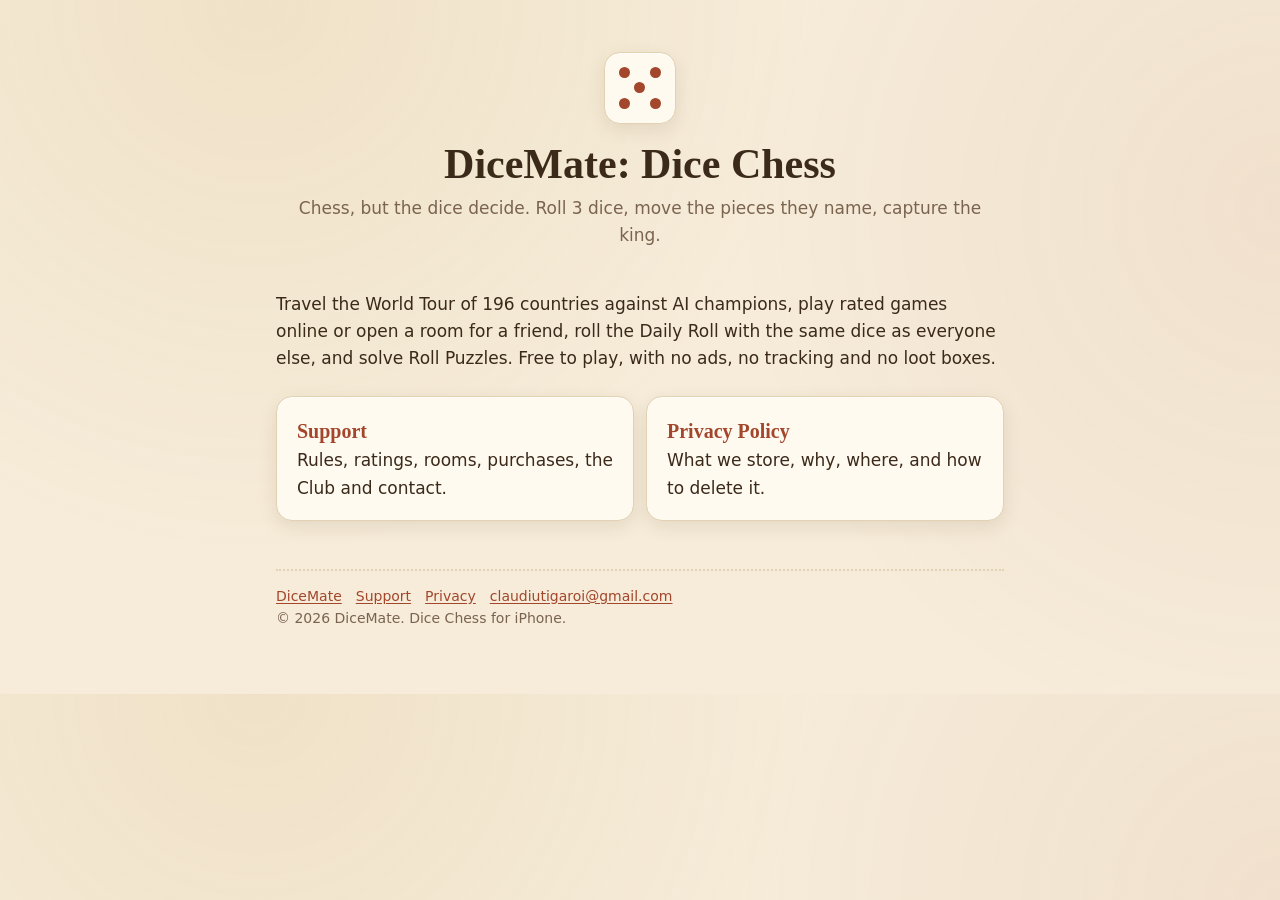
==== index.html @ 88edbf0e "DiceMate privacy and support pages" ====
<!doctype html>
<html lang="en">
<head>
<meta charset="utf-8">
<meta name="viewport" content="width=device-width, initial-scale=1">
<title>DiceMate: Dice Chess</title>
<meta name="description" content="DiceMate: Dice Chess for iPhone. Roll 3 dice, move the pieces they name, capture the king.">
<meta name="color-scheme" content="light dark">
<style>
:root {
  --paper: #f6ecd9;
  --card: #fffaf0;
  --ink: #3b2a1a;
  --muted: #7a6450;
  --line: #e2d1b3;
  --accent: #a2462c;
  --gold: #b7862c;
  --felt: #2f5d46;
  --shadow: 0 1px 0 rgba(255,255,255,.6) inset, 0 6px 18px rgba(80,50,20,.10);
}
@media (prefers-color-scheme: dark) {
  :root {
    --paper: #1d140d;
    --card: #2a1d13;
    --ink: #f1e4cc;
    --muted: #bfa888;
    --line: #47331f;
    --accent: #e48a63;
    --gold: #e0b45a;
    --felt: #7fbf9c;
    --shadow: 0 1px 0 rgba(255,255,255,.04) inset, 0 6px 18px rgba(0,0,0,.35);
  }
}
* { box-sizing: border-box; }
html { -webkit-text-size-adjust: 100%; }
body {
  margin: 0;
  background: var(--paper);
  background-image: radial-gradient(circle at 20% 0%, rgba(183,134,44,.10), transparent 45%),
                    radial-gradient(circle at 100% 30%, rgba(162,70,44,.07), transparent 40%);
  color: var(--ink);
  font: 17px/1.6 -apple-system, BlinkMacSystemFont, "Segoe UI", system-ui, sans-serif;
}
.wrap { max-width: 760px; margin: 0 auto; padding: 28px 16px 64px; }
header.top { display: flex; align-items: center; gap: 14px; margin-bottom: 8px; }
.die {
  width: 44px; height: 44px; flex: none; border-radius: 10px; background: var(--card);
  border: 1px solid var(--line); box-shadow: var(--shadow);
  display: grid; grid-template-columns: repeat(3, 1fr); grid-template-rows: repeat(3, 1fr); padding: 7px;
}
.die i { width: 7px; height: 7px; border-radius: 50%; background: var(--accent); place-self: center; }
.brand { font: 600 15px/1.2 ui-serif, "Iowan Old Style", Georgia, serif; letter-spacing: .04em; color: var(--muted); text-transform: uppercase; }
h1, h2, h3 { font-family: ui-serif, "Iowan Old Style", "Palatino Linotype", Georgia, serif; line-height: 1.25; }
h1 { font-size: clamp(30px, 7vw, 42px); margin: 6px 0 4px; }
h2 { font-size: 23px; margin: 36px 0 10px; padding-bottom: 6px; border-bottom: 2px dotted var(--line); }
h3 { font-size: 18px; margin: 20px 0 6px; }
p, li { overflow-wrap: anywhere; }
.lede { color: var(--muted); margin-top: 0; }
a { color: var(--accent); text-underline-offset: 2px; }
.card { background: var(--card); border: 1px solid var(--line); border-radius: 16px; padding: 18px 20px; box-shadow: var(--shadow); margin: 18px 0; }
.card.felt { border-left: 6px solid var(--felt); }
.card h2 { border: 0; margin-top: 0; padding: 0; }
ul { padding-left: 1.2em; }
li { margin: 4px 0; }
.table { width: 100%; border-collapse: collapse; font-size: 15px; }
.table th, .table td { text-align: left; vertical-align: top; padding: 10px 8px; border-bottom: 1px solid var(--line); }
.table th { font-weight: 600; color: var(--muted); font-size: 13px; text-transform: uppercase; letter-spacing: .05em; }
.scroll { overflow-x: auto; }
@media (max-width: 560px) {
  .table thead { display: none; }
  .table, .table tbody, .table tr, .table td { display: block; width: 100%; }
  .table tr { padding: 10px 0; border-bottom: 1px solid var(--line); }
  .table td { border: 0; padding: 2px 0; }
  .table td:first-child { font-weight: 600; }
  .table td[data-label]::before { content: attr(data-label) ": "; color: var(--muted); font-size: 13px; }
}
code { font-family: ui-monospace, SFMono-Regular, Menlo, monospace; font-size: .9em; background: rgba(183,134,44,.15); padding: 1px 5px; border-radius: 5px; }
nav.toc { columns: 2 220px; font-size: 15px; }
nav.toc a { text-decoration: none; }
footer { margin-top: 48px; color: var(--muted); font-size: 14px; border-top: 2px dotted var(--line); padding-top: 14px; }
footer a { margin-right: 14px; }
</style>
<style>
.hero { text-align: center; padding: 24px 0 8px; }
.hero .die { width: 72px; height: 72px; padding: 12px; margin: 0 auto 14px; border-radius: 16px; }
.hero .die i { width: 11px; height: 11px; }
.links { display: grid; grid-template-columns: repeat(auto-fit, minmax(220px, 1fr)); gap: 12px; margin-top: 24px; }
.links a { display: block; text-decoration: none; color: var(--ink); }
.links a .card { margin: 0; height: 100%; }
.links strong { color: var(--accent); font-family: ui-serif, Georgia, serif; font-size: 20px; }
</style>
</head>
<body>
<div class="wrap">
  <div class="hero">
    <div class="die" aria-hidden="true"><i></i><span></span><i></i><span></span><i></i><span></span><i></i><span></span><i></i></div>
    <h1>DiceMate: Dice Chess</h1>
    <p class="lede">Chess, but the dice decide. Roll 3 dice, move the pieces they name, capture the king.</p>
  </div>
  <p>Travel the World Tour of 196 countries against AI champions, play rated games online or open a room for a friend, roll the Daily Roll with the same dice as everyone else, and solve Roll Puzzles. Free to play, with no ads, no tracking and no loot boxes.</p>
  <div class="links">
    <a href="support.html"><div class="card"><strong>Support</strong><br>Rules, ratings, rooms, purchases, the Club and contact.</div></a>
    <a href="privacy.html"><div class="card"><strong>Privacy Policy</strong><br>What we store, why, where, and how to delete it.</div></a>
  </div>
  <footer>
    <a href="index.html">DiceMate</a><a href="support.html">Support</a><a href="privacy.html">Privacy</a><a href="mailto:claudiutigaroi@gmail.com">claudiutigaroi@gmail.com</a>
    <div>© 2026 DiceMate. Dice Chess for iPhone.</div>
  </footer>
</div>
</body>
</html>
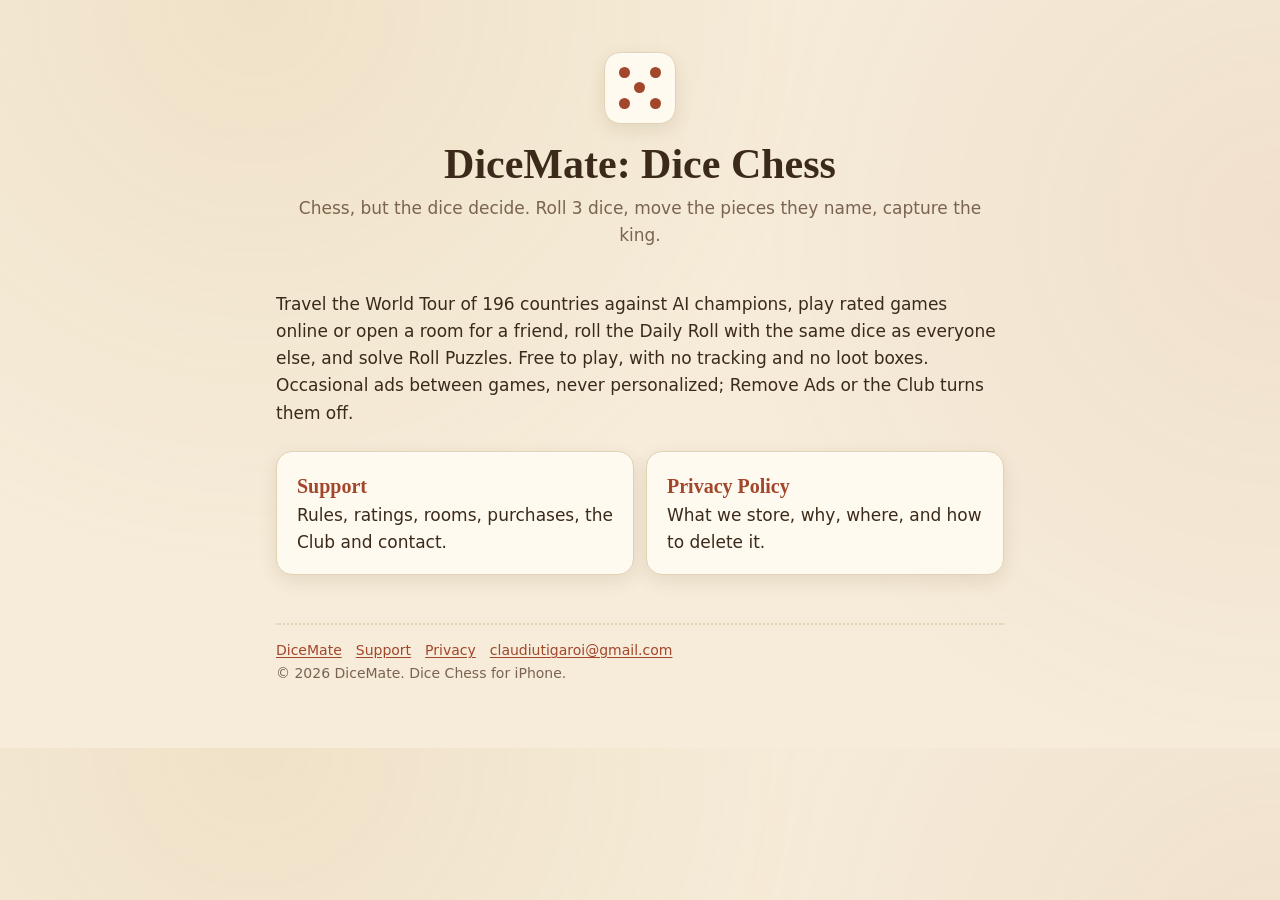
==== commit c9df2534: "DiceMate 1.0.3: ads in the privacy policy and support pages privacy.html: new section 5 "Ads (Google" ====
--- a/index.html
+++ b/index.html
@@ -97,7 +97,7 @@
     <h1>DiceMate: Dice Chess</h1>
     <p class="lede">Chess, but the dice decide. Roll 3 dice, move the pieces they name, capture the king.</p>
   </div>
-  <p>Travel the World Tour of 196 countries against AI champions, play rated games online or open a room for a friend, roll the Daily Roll with the same dice as everyone else, and solve Roll Puzzles. Free to play, with no ads, no tracking and no loot boxes.</p>
+  <p>Travel the World Tour of 196 countries against AI champions, play rated games online or open a room for a friend, roll the Daily Roll with the same dice as everyone else, and solve Roll Puzzles. Free to play, with no tracking and no loot boxes. Occasional ads between games, never personalized; Remove Ads or the Club turns them off.</p>
   <div class="links">
     <a href="support.html"><div class="card"><strong>Support</strong><br>Rules, ratings, rooms, purchases, the Club and contact.</div></a>
     <a href="privacy.html"><div class="card"><strong>Privacy Policy</strong><br>What we store, why, where, and how to delete it.</div></a>
